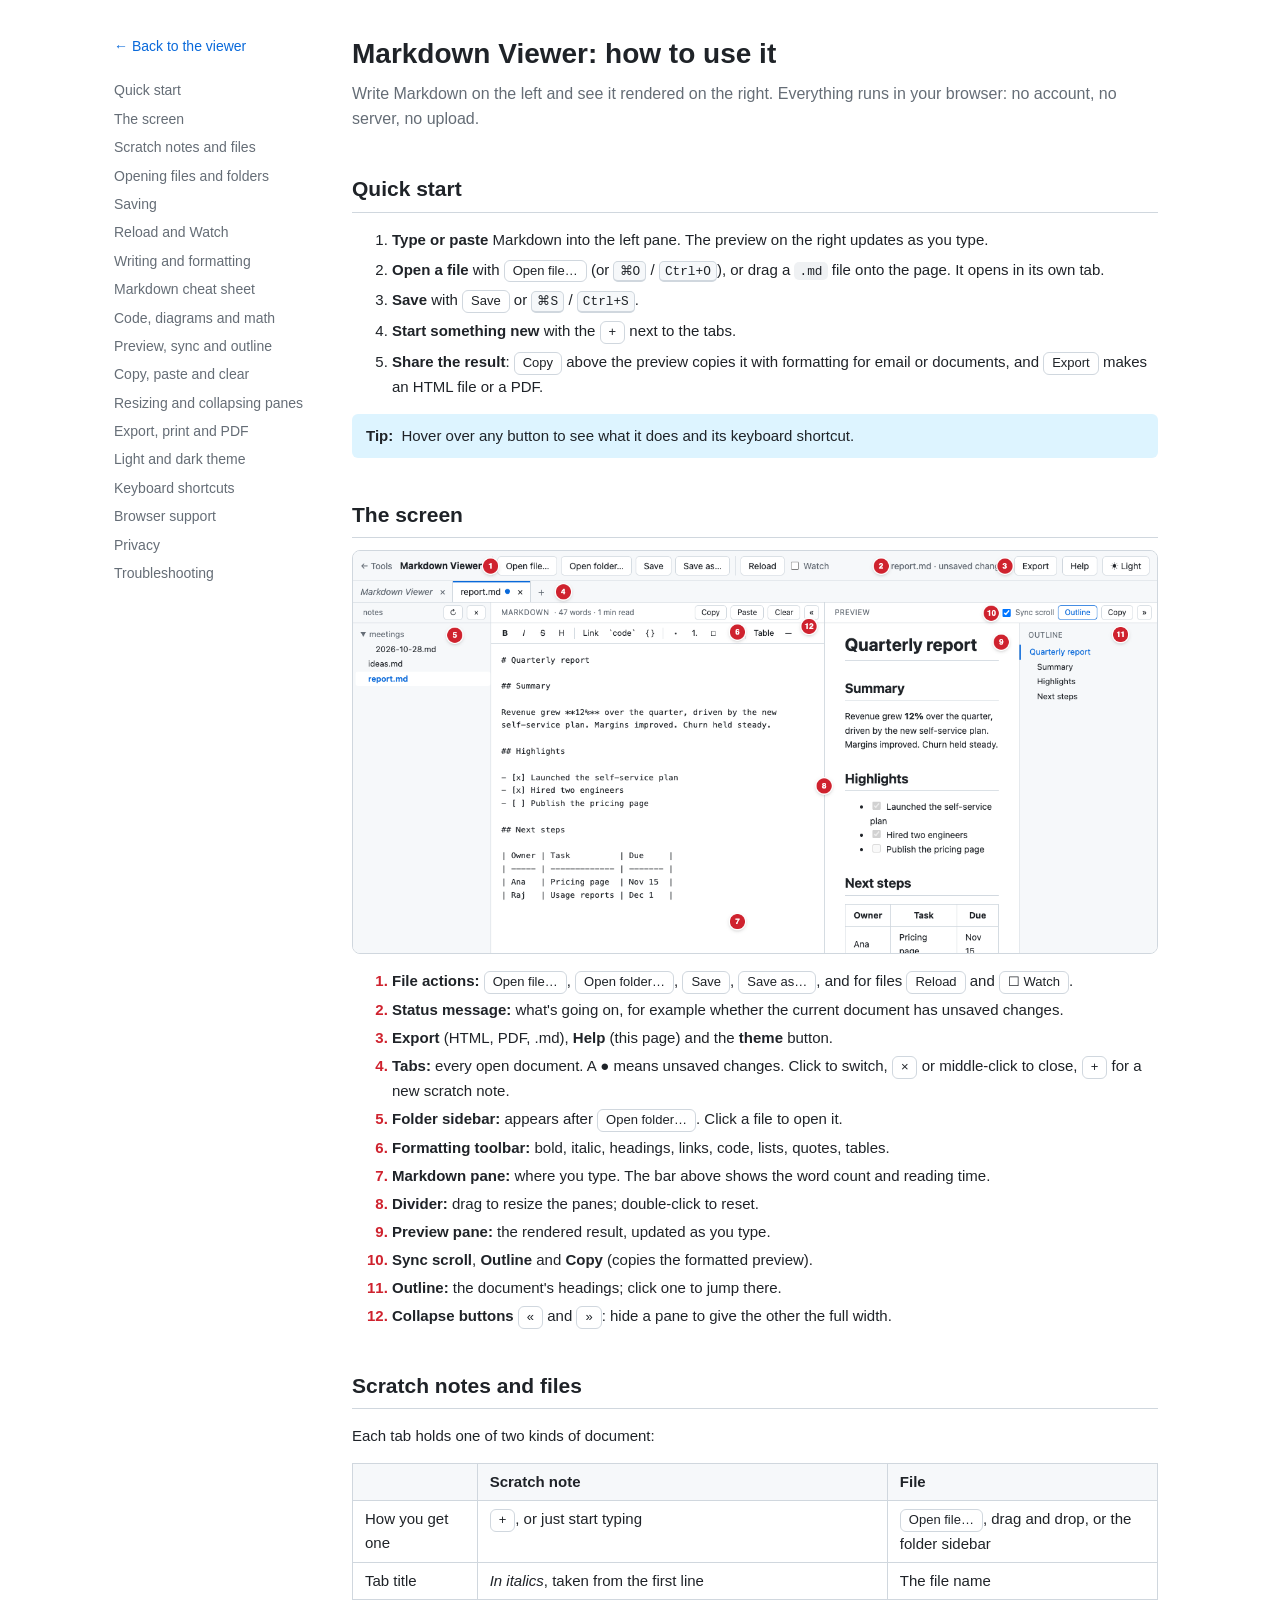
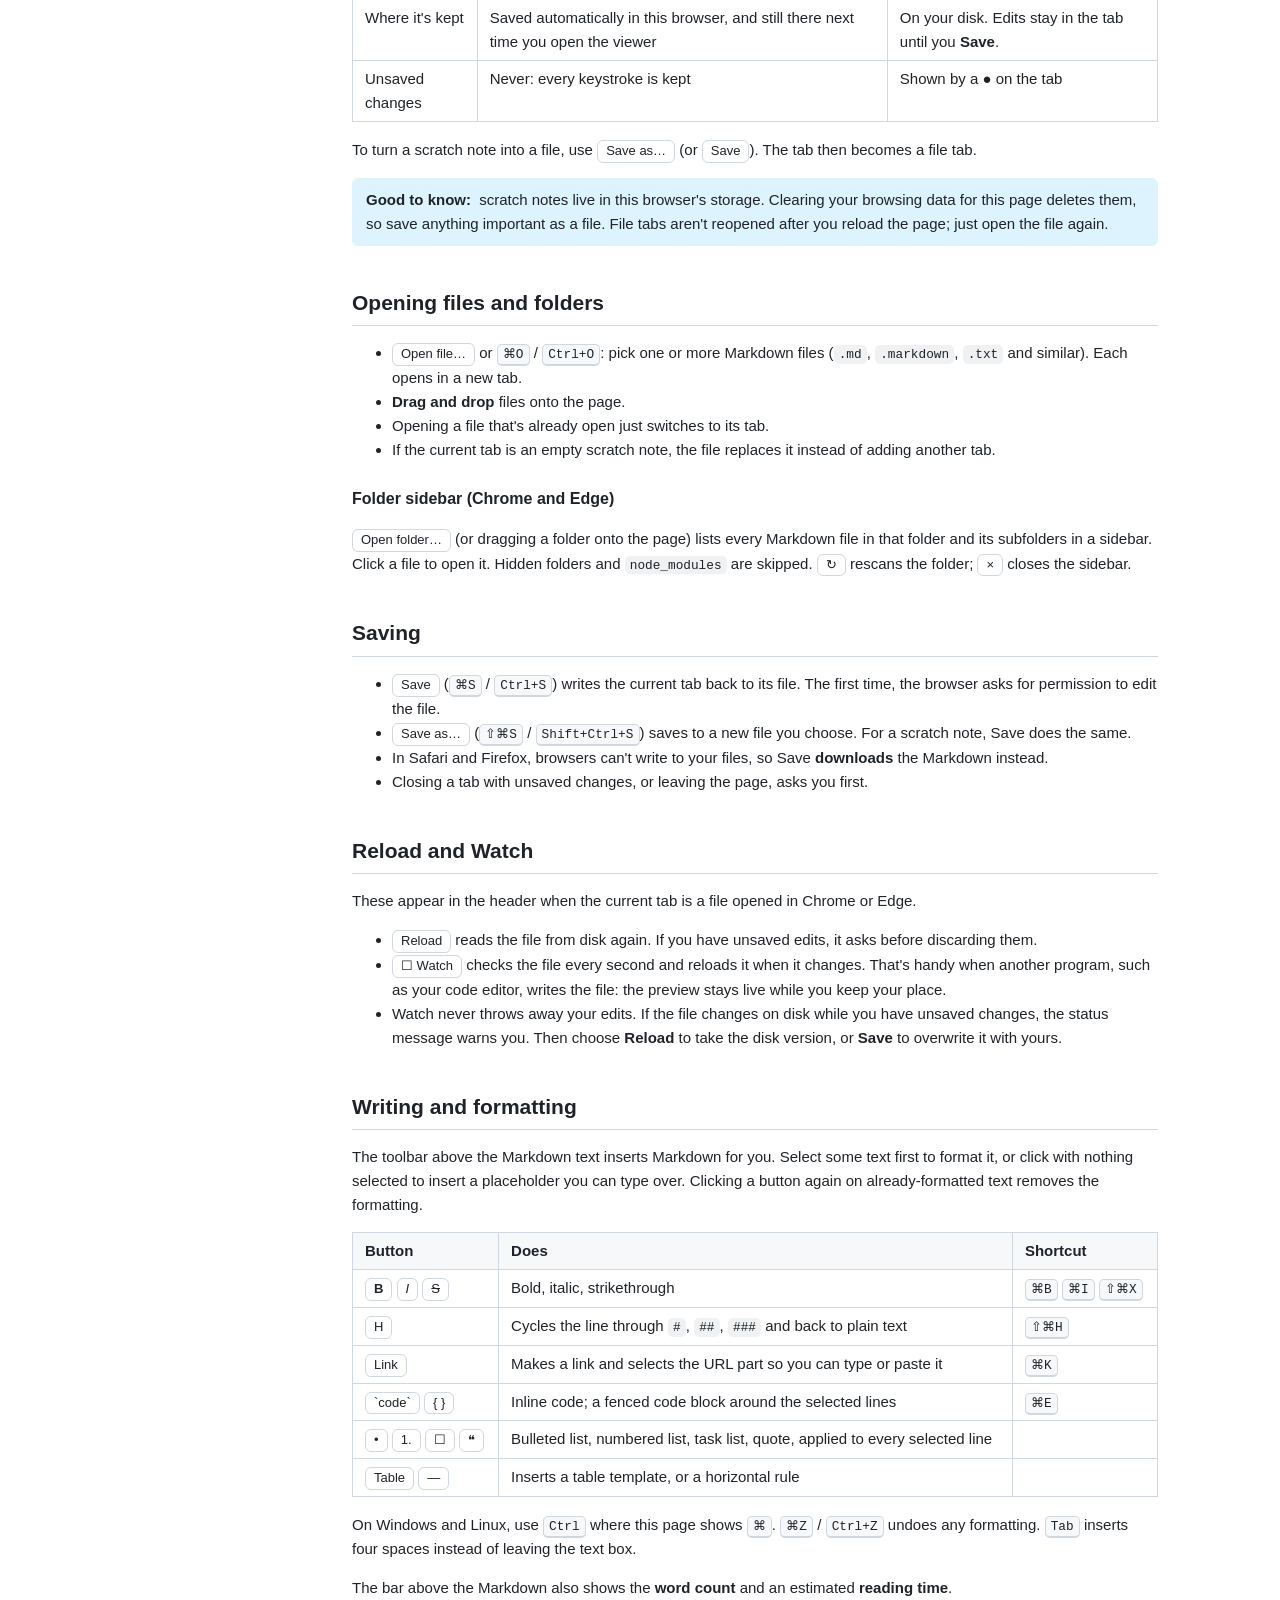
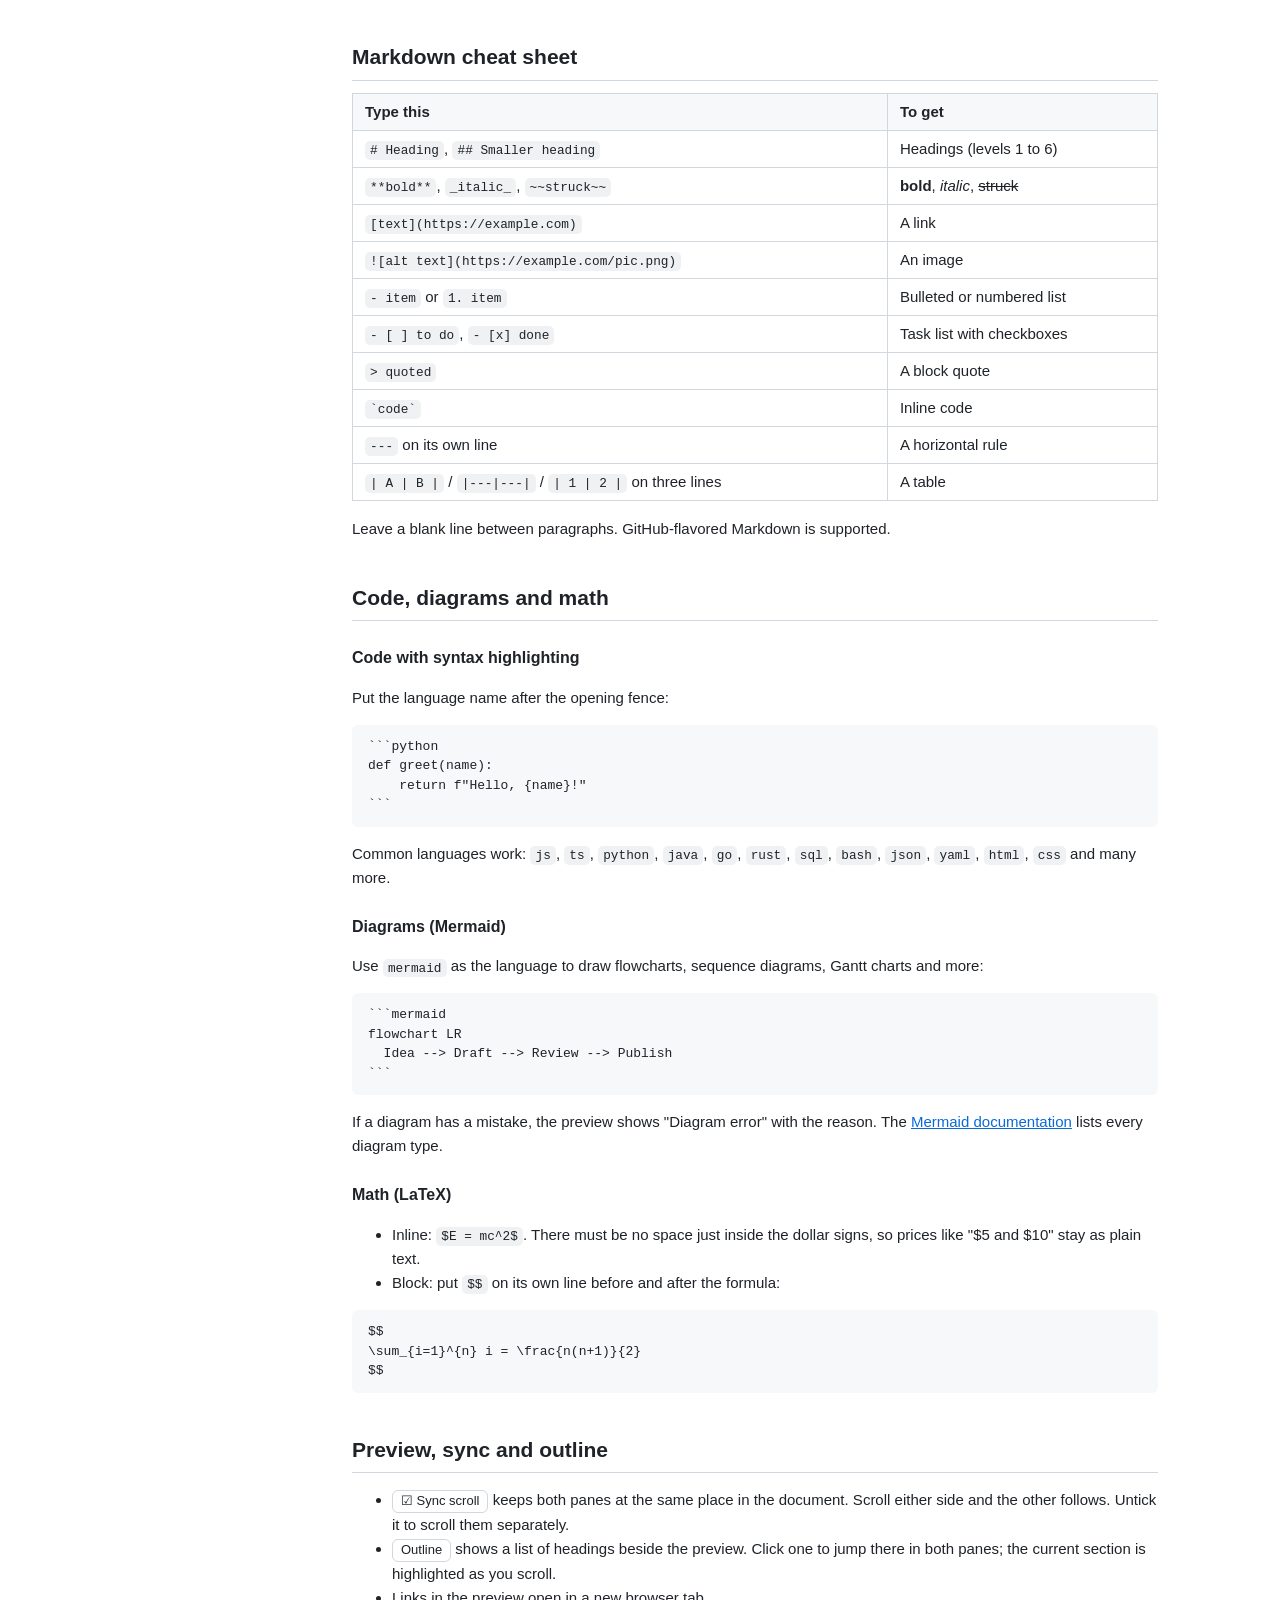
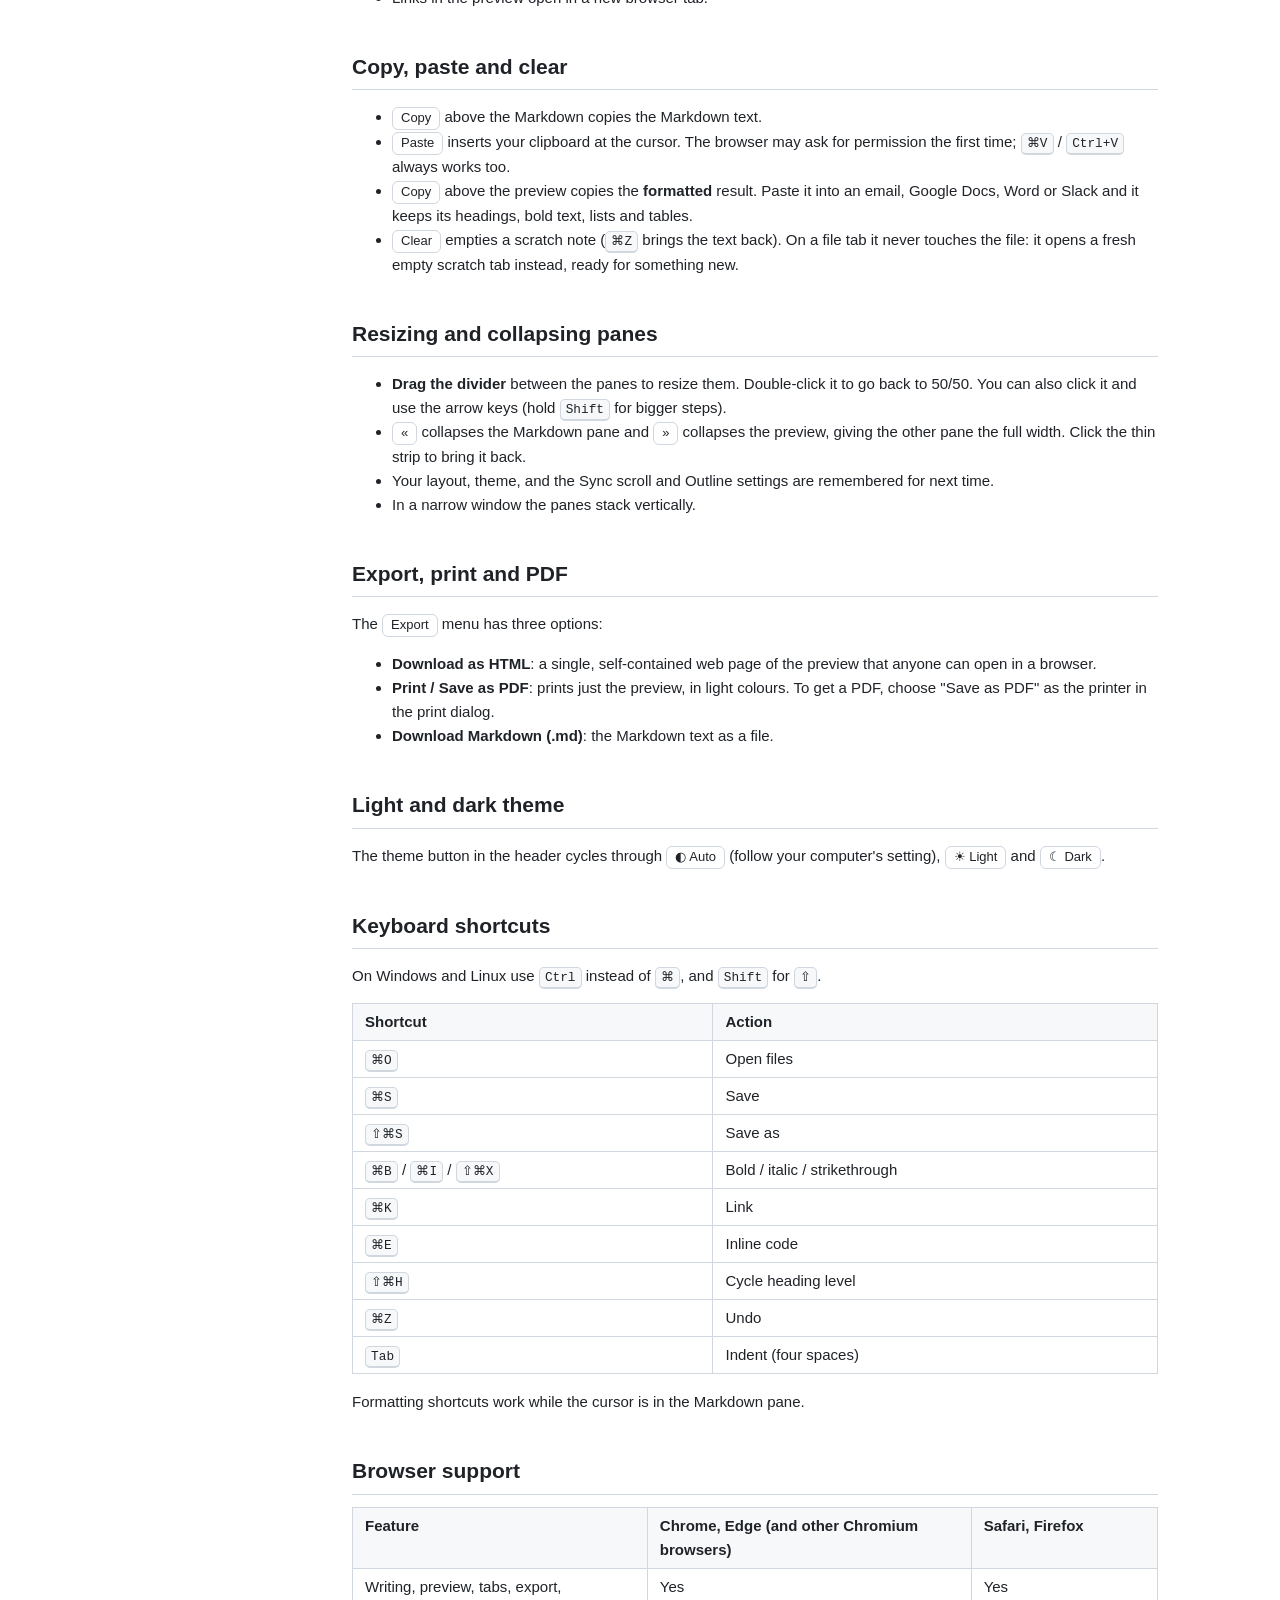
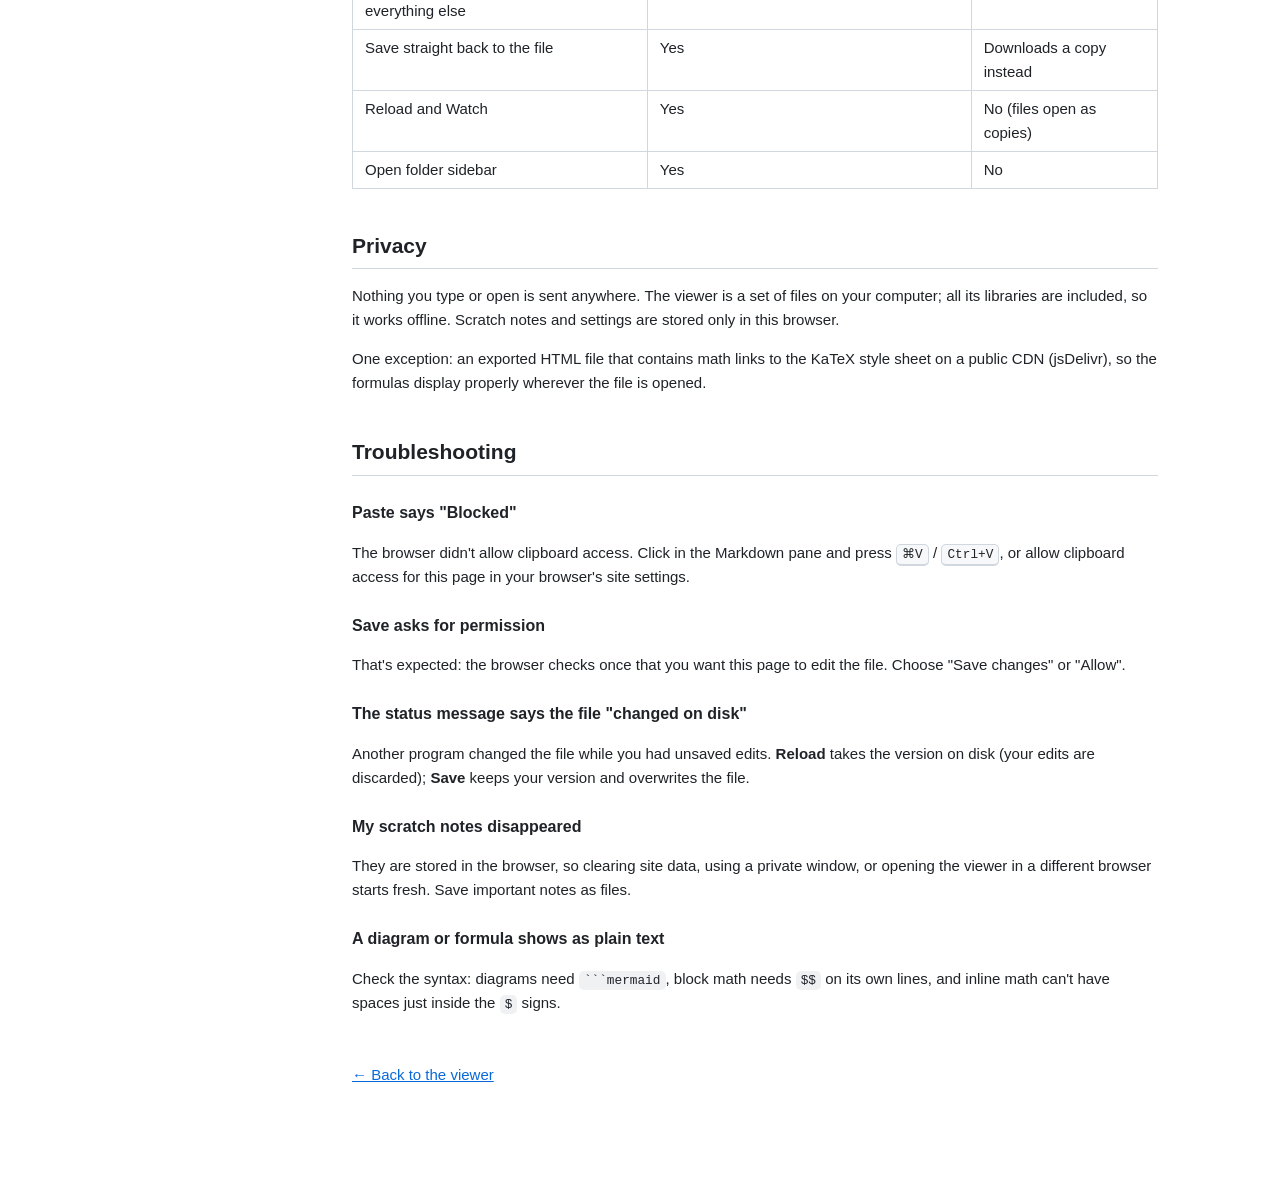
==== markdown-viewer/help.html @ 1b21e5be "Markdown viewer: add a Help page and Help button - help.html: a guide to every feature (quick start," ====
<!DOCTYPE html>
<html lang="en">
<head>
<meta charset="utf-8">
<meta name="viewport" content="width=device-width, initial-scale=1">
<title>Markdown Viewer · Help</title>
<script>
  // Use the same theme as the viewer.
  (function () {
    var pref = localStorage.getItem('markdown-viewer:theme') || 'auto';
    var dark = pref === 'dark' || (pref === 'auto' && matchMedia('(prefers-color-scheme: dark)').matches);
    document.documentElement.dataset.theme = dark ? 'dark' : 'light';
  })();
</script>
<style>
  :root, [data-theme="light"] {
    color-scheme: light;
    --bg: #ffffff;
    --fg: #1f2328;
    --muted: #656d76;
    --border: #d0d7de;
    --panel: #f6f8fa;
    --accent: #0969da;
    --tip-bg: #ddf4ff;
    --code-bg: rgba(175, 184, 193, 0.2);
  }
  [data-theme="dark"] {
    color-scheme: dark;
    --bg: #0d1117;
    --fg: #e6edf3;
    --muted: #8d96a0;
    --border: #30363d;
    --panel: #161b22;
    --accent: #4493f8;
    --tip-bg: #0c2d6b;
    --code-bg: rgba(110, 118, 129, 0.4);
  }
  * { box-sizing: border-box; }
  html { scroll-behavior: smooth; scroll-padding-top: 16px; }
  body {
    margin: 0;
    background: var(--bg);
    color: var(--fg);
    font: 15px/1.6 -apple-system, BlinkMacSystemFont, "Segoe UI", Helvetica, Arial, sans-serif;
  }
  .layout { display: flex; max-width: 1100px; margin: 0 auto; }
  nav.toc {
    flex: 0 0 230px;
    position: sticky;
    top: 0;
    align-self: flex-start;
    max-height: 100vh;
    overflow: auto;
    padding: 32px 16px 32px 24px;
    font-size: 14px;
  }
  nav.toc a { display: block; padding: 3px 0; color: var(--muted); text-decoration: none; }
  nav.toc a:hover { color: var(--accent); }
  nav.toc .back { margin-bottom: 16px; color: var(--accent); }
  main { flex: 1; min-width: 0; padding: 32px 32px 80px; }
  h1 { font-size: 28px; margin: 0 0 4px; }
  .lead { color: var(--muted); margin: 0 0 24px; font-size: 16px; }
  h2 { font-size: 21px; margin: 40px 0 12px; padding-bottom: 6px; border-bottom: 1px solid var(--border); }
  h3 { font-size: 16px; margin: 24px 0 8px; }
  a { color: var(--accent); }
  code, kbd {
    font: 85% ui-monospace, SFMono-Regular, Menlo, Consolas, monospace;
    background: var(--code-bg);
    padding: 0.15em 0.4em;
    border-radius: 5px;
  }
  kbd { border: 1px solid var(--border); border-bottom-width: 2px; background: var(--panel); }
  pre { background: var(--panel); padding: 12px 16px; border-radius: 6px; overflow: auto; font-size: 13px; line-height: 1.5; }
  pre code { background: none; padding: 0; font-size: inherit; }
  .ui {
    display: inline-block;
    padding: 0 8px;
    border: 1px solid var(--border);
    border-radius: 6px;
    background: var(--bg);
    font-size: 13px;
    line-height: 1.6;
    white-space: nowrap;
  }
  table { border-collapse: collapse; margin: 8px 0 16px; width: 100%; }
  th, td { border: 1px solid var(--border); padding: 6px 12px; text-align: left; vertical-align: top; }
  th { background: var(--panel); }
  .tip { background: var(--tip-bg); border-radius: 6px; padding: 10px 14px; margin: 12px 0; }
  .tip b:first-child { margin-right: 4px; }
  ol.steps li { margin-bottom: 6px; }
  figure.shot { margin: 8px 0 12px; }
  figure.shot img { display: block; width: 100%; height: auto; border: 1px solid var(--border); border-radius: 8px; }
  ol.key li { margin-bottom: 4px; }
  ol.key li::marker { color: #cf222e; font-weight: 700; }
  @media (max-width: 800px) {
    nav.toc { display: none; }
    main { padding: 24px 18px 60px; }
  }
</style>
</head>
<body>
<div class="layout">
  <nav class="toc" aria-label="Contents">
    <a class="back" href="index.html">← Back to the viewer</a>
    <a href="#quick-start">Quick start</a>
    <a href="#screen">The screen</a>
    <a href="#documents">Scratch notes and files</a>
    <a href="#opening">Opening files and folders</a>
    <a href="#saving">Saving</a>
    <a href="#watch">Reload and Watch</a>
    <a href="#writing">Writing and formatting</a>
    <a href="#markdown">Markdown cheat sheet</a>
    <a href="#code-diagrams-math">Code, diagrams and math</a>
    <a href="#preview">Preview, sync and outline</a>
    <a href="#copy">Copy, paste and clear</a>
    <a href="#layout">Resizing and collapsing panes</a>
    <a href="#export">Export, print and PDF</a>
    <a href="#theme">Light and dark theme</a>
    <a href="#shortcuts">Keyboard shortcuts</a>
    <a href="#browsers">Browser support</a>
    <a href="#privacy">Privacy</a>
    <a href="#troubleshooting">Troubleshooting</a>
  </nav>

  <main>
    <h1>Markdown Viewer: how to use it</h1>
    <p class="lead">Write Markdown on the left and see it rendered on the right. Everything runs in your browser: no account, no server, no upload.</p>

    <h2 id="quick-start">Quick start</h2>
    <ol class="steps">
      <li><b>Type or paste</b> Markdown into the left pane. The preview on the right updates as you type.</li>
      <li><b>Open a file</b> with <span class="ui">Open file…</span> (or <kbd>⌘O</kbd> / <kbd>Ctrl+O</kbd>), or drag a <code>.md</code> file onto the page. It opens in its own tab.</li>
      <li><b>Save</b> with <span class="ui">Save</span> or <kbd>⌘S</kbd> / <kbd>Ctrl+S</kbd>.</li>
      <li><b>Start something new</b> with the <span class="ui">+</span> next to the tabs.</li>
      <li><b>Share the result</b>: <span class="ui">Copy</span> above the preview copies it with formatting for email or documents, and <span class="ui">Export</span> makes an HTML file or a PDF.</li>
    </ol>
    <div class="tip"><b>Tip:</b> Hover over any button to see what it does and its keyboard shortcut.</div>

    <h2 id="screen">The screen</h2>
    <figure class="shot">
      <a href="help-screen.png" target="_blank" title="Open full size"><img src="help-screen.png" width="1280" height="640" alt="The Markdown Viewer with a folder sidebar, two tabs, the Markdown pane and the preview with its outline. Numbered markers point at each area."></a>
    </figure>
    <ol class="key">
      <li><b>File actions:</b> <span class="ui">Open file…</span>, <span class="ui">Open folder…</span>, <span class="ui">Save</span>, <span class="ui">Save as…</span>, and for files <span class="ui">Reload</span> and <span class="ui">☐ Watch</span>.</li>
      <li><b>Status message:</b> what's going on, for example whether the current document has unsaved changes.</li>
      <li><b>Export</b> (HTML, PDF, .md), <b>Help</b> (this page) and the <b>theme</b> button.</li>
      <li><b>Tabs:</b> every open document. A <b>●</b> means unsaved changes. Click to switch, <span class="ui">×</span> or middle-click to close, <span class="ui">+</span> for a new scratch note.</li>
      <li><b>Folder sidebar:</b> appears after <span class="ui">Open folder…</span>. Click a file to open it.</li>
      <li><b>Formatting toolbar:</b> bold, italic, headings, links, code, lists, quotes, tables.</li>
      <li><b>Markdown pane:</b> where you type. The bar above shows the word count and reading time.</li>
      <li><b>Divider:</b> drag to resize the panes; double-click to reset.</li>
      <li><b>Preview pane:</b> the rendered result, updated as you type.</li>
      <li><b>Sync scroll</b>, <b>Outline</b> and <b>Copy</b> (copies the formatted preview).</li>
      <li><b>Outline:</b> the document's headings; click one to jump there.</li>
      <li><b>Collapse buttons</b> <span class="ui">«</span> and <span class="ui">»</span>: hide a pane to give the other the full width.</li>
    </ol>

    <h2 id="documents">Scratch notes and files</h2>
    <p>Each tab holds one of two kinds of document:</p>
    <table>
      <tr><th></th><th>Scratch note</th><th>File</th></tr>
      <tr><td>How you get one</td><td><span class="ui">+</span>, or just start typing</td><td><span class="ui">Open file…</span>, drag and drop, or the folder sidebar</td></tr>
      <tr><td>Tab title</td><td><i>In italics</i>, taken from the first line</td><td>The file name</td></tr>
      <tr><td>Where it's kept</td><td>Saved automatically in this browser, and still there next time you open the viewer</td><td>On your disk. Edits stay in the tab until you <b>Save</b>.</td></tr>
      <tr><td>Unsaved changes</td><td>Never: every keystroke is kept</td><td>Shown by a <b>●</b> on the tab</td></tr>
    </table>
    <p>To turn a scratch note into a file, use <span class="ui">Save as…</span> (or <span class="ui">Save</span>). The tab then becomes a file tab.</p>
    <div class="tip"><b>Good to know:</b> scratch notes live in this browser's storage. Clearing your browsing data for this page deletes them, so save anything important as a file. File tabs aren't reopened after you reload the page; just open the file again.</div>

    <h2 id="opening">Opening files and folders</h2>
    <ul>
      <li><span class="ui">Open file…</span> or <kbd>⌘O</kbd> / <kbd>Ctrl+O</kbd>: pick one or more Markdown files (<code>.md</code>, <code>.markdown</code>, <code>.txt</code> and similar). Each opens in a new tab.</li>
      <li><b>Drag and drop</b> files onto the page.</li>
      <li>Opening a file that's already open just switches to its tab.</li>
      <li>If the current tab is an empty scratch note, the file replaces it instead of adding another tab.</li>
    </ul>
    <h3>Folder sidebar (Chrome and Edge)</h3>
    <p><span class="ui">Open folder…</span> (or dragging a folder onto the page) lists every Markdown file in that folder and its subfolders in a sidebar. Click a file to open it. Hidden folders and <code>node_modules</code> are skipped. <span class="ui">↻</span> rescans the folder; <span class="ui">×</span> closes the sidebar.</p>

    <h2 id="saving">Saving</h2>
    <ul>
      <li><span class="ui">Save</span> (<kbd>⌘S</kbd> / <kbd>Ctrl+S</kbd>) writes the current tab back to its file. The first time, the browser asks for permission to edit the file.</li>
      <li><span class="ui">Save as…</span> (<kbd>⇧⌘S</kbd> / <kbd>Shift+Ctrl+S</kbd>) saves to a new file you choose. For a scratch note, Save does the same.</li>
      <li>In Safari and Firefox, browsers can't write to your files, so Save <b>downloads</b> the Markdown instead.</li>
      <li>Closing a tab with unsaved changes, or leaving the page, asks you first.</li>
    </ul>

    <h2 id="watch">Reload and Watch</h2>
    <p>These appear in the header when the current tab is a file opened in Chrome or Edge.</p>
    <ul>
      <li><span class="ui">Reload</span> reads the file from disk again. If you have unsaved edits, it asks before discarding them.</li>
      <li><span class="ui">☐ Watch</span> checks the file every second and reloads it when it changes. That's handy when another program, such as your code editor, writes the file: the preview stays live while you keep your place.</li>
      <li>Watch never throws away your edits. If the file changes on disk while you have unsaved changes, the status message warns you. Then choose <b>Reload</b> to take the disk version, or <b>Save</b> to overwrite it with yours.</li>
    </ul>

    <h2 id="writing">Writing and formatting</h2>
    <p>The toolbar above the Markdown text inserts Markdown for you. Select some text first to format it, or click with nothing selected to insert a placeholder you can type over. Clicking a button again on already-formatted text removes the formatting.</p>
    <table>
      <tr><th>Button</th><th>Does</th><th>Shortcut</th></tr>
      <tr><td><span class="ui"><b>B</b></span> <span class="ui"><i>I</i></span> <span class="ui"><s>S</s></span></td><td>Bold, italic, strikethrough</td><td><kbd>⌘B</kbd> <kbd>⌘I</kbd> <kbd>⇧⌘X</kbd></td></tr>
      <tr><td><span class="ui">H</span></td><td>Cycles the line through <code>#</code>, <code>##</code>, <code>###</code> and back to plain text</td><td><kbd>⇧⌘H</kbd></td></tr>
      <tr><td><span class="ui">Link</span></td><td>Makes a link and selects the URL part so you can type or paste it</td><td><kbd>⌘K</kbd></td></tr>
      <tr><td><span class="ui">`code`</span> <span class="ui">{ }</span></td><td>Inline code; a fenced code block around the selected lines</td><td><kbd>⌘E</kbd></td></tr>
      <tr><td><span class="ui">•</span> <span class="ui">1.</span> <span class="ui">☐</span> <span class="ui">❝</span></td><td>Bulleted list, numbered list, task list, quote, applied to every selected line</td><td></td></tr>
      <tr><td><span class="ui">Table</span> <span class="ui">―</span></td><td>Inserts a table template, or a horizontal rule</td><td></td></tr>
    </table>
    <p>On Windows and Linux, use <kbd>Ctrl</kbd> where this page shows <kbd>⌘</kbd>. <kbd>⌘Z</kbd> / <kbd>Ctrl+Z</kbd> undoes any formatting. <kbd>Tab</kbd> inserts four spaces instead of leaving the text box.</p>
    <p>The bar above the Markdown also shows the <b>word count</b> and an estimated <b>reading time</b>.</p>

    <h2 id="markdown">Markdown cheat sheet</h2>
    <table>
      <tr><th>Type this</th><th>To get</th></tr>
      <tr><td><code># Heading</code>, <code>## Smaller heading</code></td><td>Headings (levels 1 to 6)</td></tr>
      <tr><td><code>**bold**</code>, <code>_italic_</code>, <code>~~struck~~</code></td><td><b>bold</b>, <i>italic</i>, <s>struck</s></td></tr>
      <tr><td><code>[text](https://example.com)</code></td><td>A link</td></tr>
      <tr><td><code>![alt text](https://example.com/pic.png)</code></td><td>An image</td></tr>
      <tr><td><code>- item</code> or <code>1. item</code></td><td>Bulleted or numbered list</td></tr>
      <tr><td><code>- [ ] to do</code>, <code>- [x] done</code></td><td>Task list with checkboxes</td></tr>
      <tr><td><code>&gt; quoted</code></td><td>A block quote</td></tr>
      <tr><td><code>`code`</code></td><td>Inline code</td></tr>
      <tr><td><code>---</code> on its own line</td><td>A horizontal rule</td></tr>
      <tr><td><code>| A | B |</code> / <code>|---|---|</code> / <code>| 1 | 2 |</code> on three lines</td><td>A table</td></tr>
    </table>
    <p>Leave a blank line between paragraphs. GitHub-flavored Markdown is supported.</p>

    <h2 id="code-diagrams-math">Code, diagrams and math</h2>
    <h3>Code with syntax highlighting</h3>
    <p>Put the language name after the opening fence:</p>
<pre><code>```python
def greet(name):
    return f"Hello, {name}!"
```</code></pre>
    <p>Common languages work: <code>js</code>, <code>ts</code>, <code>python</code>, <code>java</code>, <code>go</code>, <code>rust</code>, <code>sql</code>, <code>bash</code>, <code>json</code>, <code>yaml</code>, <code>html</code>, <code>css</code> and many more.</p>
    <h3>Diagrams (Mermaid)</h3>
    <p>Use <code>mermaid</code> as the language to draw flowcharts, sequence diagrams, Gantt charts and more:</p>
<pre><code>```mermaid
flowchart LR
  Idea --> Draft --> Review --> Publish
```</code></pre>
    <p>If a diagram has a mistake, the preview shows "Diagram error" with the reason. The <a href="https://mermaid.js.org/intro/" target="_blank" rel="noopener noreferrer">Mermaid documentation</a> lists every diagram type.</p>
    <h3>Math (LaTeX)</h3>
    <ul>
      <li>Inline: <code>$E = mc^2$</code>. There must be no space just inside the dollar signs, so prices like "$5 and $10" stay as plain text.</li>
      <li>Block: put <code>$$</code> on its own line before and after the formula:</li>
    </ul>
<pre><code>$$
\sum_{i=1}^{n} i = \frac{n(n+1)}{2}
$$</code></pre>

    <h2 id="preview">Preview, sync and outline</h2>
    <ul>
      <li><span class="ui">☑ Sync scroll</span> keeps both panes at the same place in the document. Scroll either side and the other follows. Untick it to scroll them separately.</li>
      <li><span class="ui">Outline</span> shows a list of headings beside the preview. Click one to jump there in both panes; the current section is highlighted as you scroll.</li>
      <li>Links in the preview open in a new browser tab.</li>
    </ul>

    <h2 id="copy">Copy, paste and clear</h2>
    <ul>
      <li><span class="ui">Copy</span> above the Markdown copies the Markdown text.</li>
      <li><span class="ui">Paste</span> inserts your clipboard at the cursor. The browser may ask for permission the first time; <kbd>⌘V</kbd> / <kbd>Ctrl+V</kbd> always works too.</li>
      <li><span class="ui">Copy</span> above the preview copies the <b>formatted</b> result. Paste it into an email, Google Docs, Word or Slack and it keeps its headings, bold text, lists and tables.</li>
      <li><span class="ui">Clear</span> empties a scratch note (<kbd>⌘Z</kbd> brings the text back). On a file tab it never touches the file: it opens a fresh empty scratch tab instead, ready for something new.</li>
    </ul>

    <h2 id="layout">Resizing and collapsing panes</h2>
    <ul>
      <li><b>Drag the divider</b> between the panes to resize them. Double-click it to go back to 50/50. You can also click it and use the arrow keys (hold <kbd>Shift</kbd> for bigger steps).</li>
      <li><span class="ui">«</span> collapses the Markdown pane and <span class="ui">»</span> collapses the preview, giving the other pane the full width. Click the thin strip to bring it back.</li>
      <li>Your layout, theme, and the Sync scroll and Outline settings are remembered for next time.</li>
      <li>In a narrow window the panes stack vertically.</li>
    </ul>

    <h2 id="export">Export, print and PDF</h2>
    <p>The <span class="ui">Export</span> menu has three options:</p>
    <ul>
      <li><b>Download as HTML</b>: a single, self-contained web page of the preview that anyone can open in a browser.</li>
      <li><b>Print / Save as PDF</b>: prints just the preview, in light colours. To get a PDF, choose "Save as PDF" as the printer in the print dialog.</li>
      <li><b>Download Markdown (.md)</b>: the Markdown text as a file.</li>
    </ul>

    <h2 id="theme">Light and dark theme</h2>
    <p>The theme button in the header cycles through <span class="ui">◐ Auto</span> (follow your computer's setting), <span class="ui">☀ Light</span> and <span class="ui">☾ Dark</span>.</p>

    <h2 id="shortcuts">Keyboard shortcuts</h2>
    <p>On Windows and Linux use <kbd>Ctrl</kbd> instead of <kbd>⌘</kbd>, and <kbd>Shift</kbd> for <kbd>⇧</kbd>.</p>
    <table>
      <tr><th>Shortcut</th><th>Action</th></tr>
      <tr><td><kbd>⌘O</kbd></td><td>Open files</td></tr>
      <tr><td><kbd>⌘S</kbd></td><td>Save</td></tr>
      <tr><td><kbd>⇧⌘S</kbd></td><td>Save as</td></tr>
      <tr><td><kbd>⌘B</kbd> / <kbd>⌘I</kbd> / <kbd>⇧⌘X</kbd></td><td>Bold / italic / strikethrough</td></tr>
      <tr><td><kbd>⌘K</kbd></td><td>Link</td></tr>
      <tr><td><kbd>⌘E</kbd></td><td>Inline code</td></tr>
      <tr><td><kbd>⇧⌘H</kbd></td><td>Cycle heading level</td></tr>
      <tr><td><kbd>⌘Z</kbd></td><td>Undo</td></tr>
      <tr><td><kbd>Tab</kbd></td><td>Indent (four spaces)</td></tr>
    </table>
    <p>Formatting shortcuts work while the cursor is in the Markdown pane.</p>

    <h2 id="browsers">Browser support</h2>
    <table>
      <tr><th>Feature</th><th>Chrome, Edge (and other Chromium browsers)</th><th>Safari, Firefox</th></tr>
      <tr><td>Writing, preview, tabs, export, everything else</td><td>Yes</td><td>Yes</td></tr>
      <tr><td>Save straight back to the file</td><td>Yes</td><td>Downloads a copy instead</td></tr>
      <tr><td>Reload and Watch</td><td>Yes</td><td>No (files open as copies)</td></tr>
      <tr><td>Open folder sidebar</td><td>Yes</td><td>No</td></tr>
    </table>

    <h2 id="privacy">Privacy</h2>
    <p>Nothing you type or open is sent anywhere. The viewer is a set of files on your computer; all its libraries are included, so it works offline. Scratch notes and settings are stored only in this browser.</p>
    <p>One exception: an exported HTML file that contains math links to the KaTeX style sheet on a public CDN (jsDelivr), so the formulas display properly wherever the file is opened.</p>

    <h2 id="troubleshooting">Troubleshooting</h2>
    <h3>Paste says "Blocked"</h3>
    <p>The browser didn't allow clipboard access. Click in the Markdown pane and press <kbd>⌘V</kbd> / <kbd>Ctrl+V</kbd>, or allow clipboard access for this page in your browser's site settings.</p>
    <h3>Save asks for permission</h3>
    <p>That's expected: the browser checks once that you want this page to edit the file. Choose "Save changes" or "Allow".</p>
    <h3>The status message says the file "changed on disk"</h3>
    <p>Another program changed the file while you had unsaved edits. <b>Reload</b> takes the version on disk (your edits are discarded); <b>Save</b> keeps your version and overwrites the file.</p>
    <h3>My scratch notes disappeared</h3>
    <p>They are stored in the browser, so clearing site data, using a private window, or opening the viewer in a different browser starts fresh. Save important notes as files.</p>
    <h3>A diagram or formula shows as plain text</h3>
    <p>Check the syntax: diagrams need <code>```mermaid</code>, block math needs <code>$$</code> on its own lines, and inline math can't have spaces just inside the <code>$</code> signs.</p>

    <p style="margin-top: 48px;"><a class="back" href="index.html">← Back to the viewer</a></p>
  </main>
</div>
<script>
  // When opened from the viewer's Help button, close this tab instead of loading a second viewer
  // (two viewer tabs would each save their own copy of the scratch notes).
  if (window.name === 'markdown-viewer-help' && window.opener) {
    for (const a of document.querySelectorAll('a.back')) {
      a.textContent = '← Close help and return to the viewer';
      a.addEventListener('click', (e) => { e.preventDefault(); window.close(); });
    }
  }
</script>
</body>
</html>
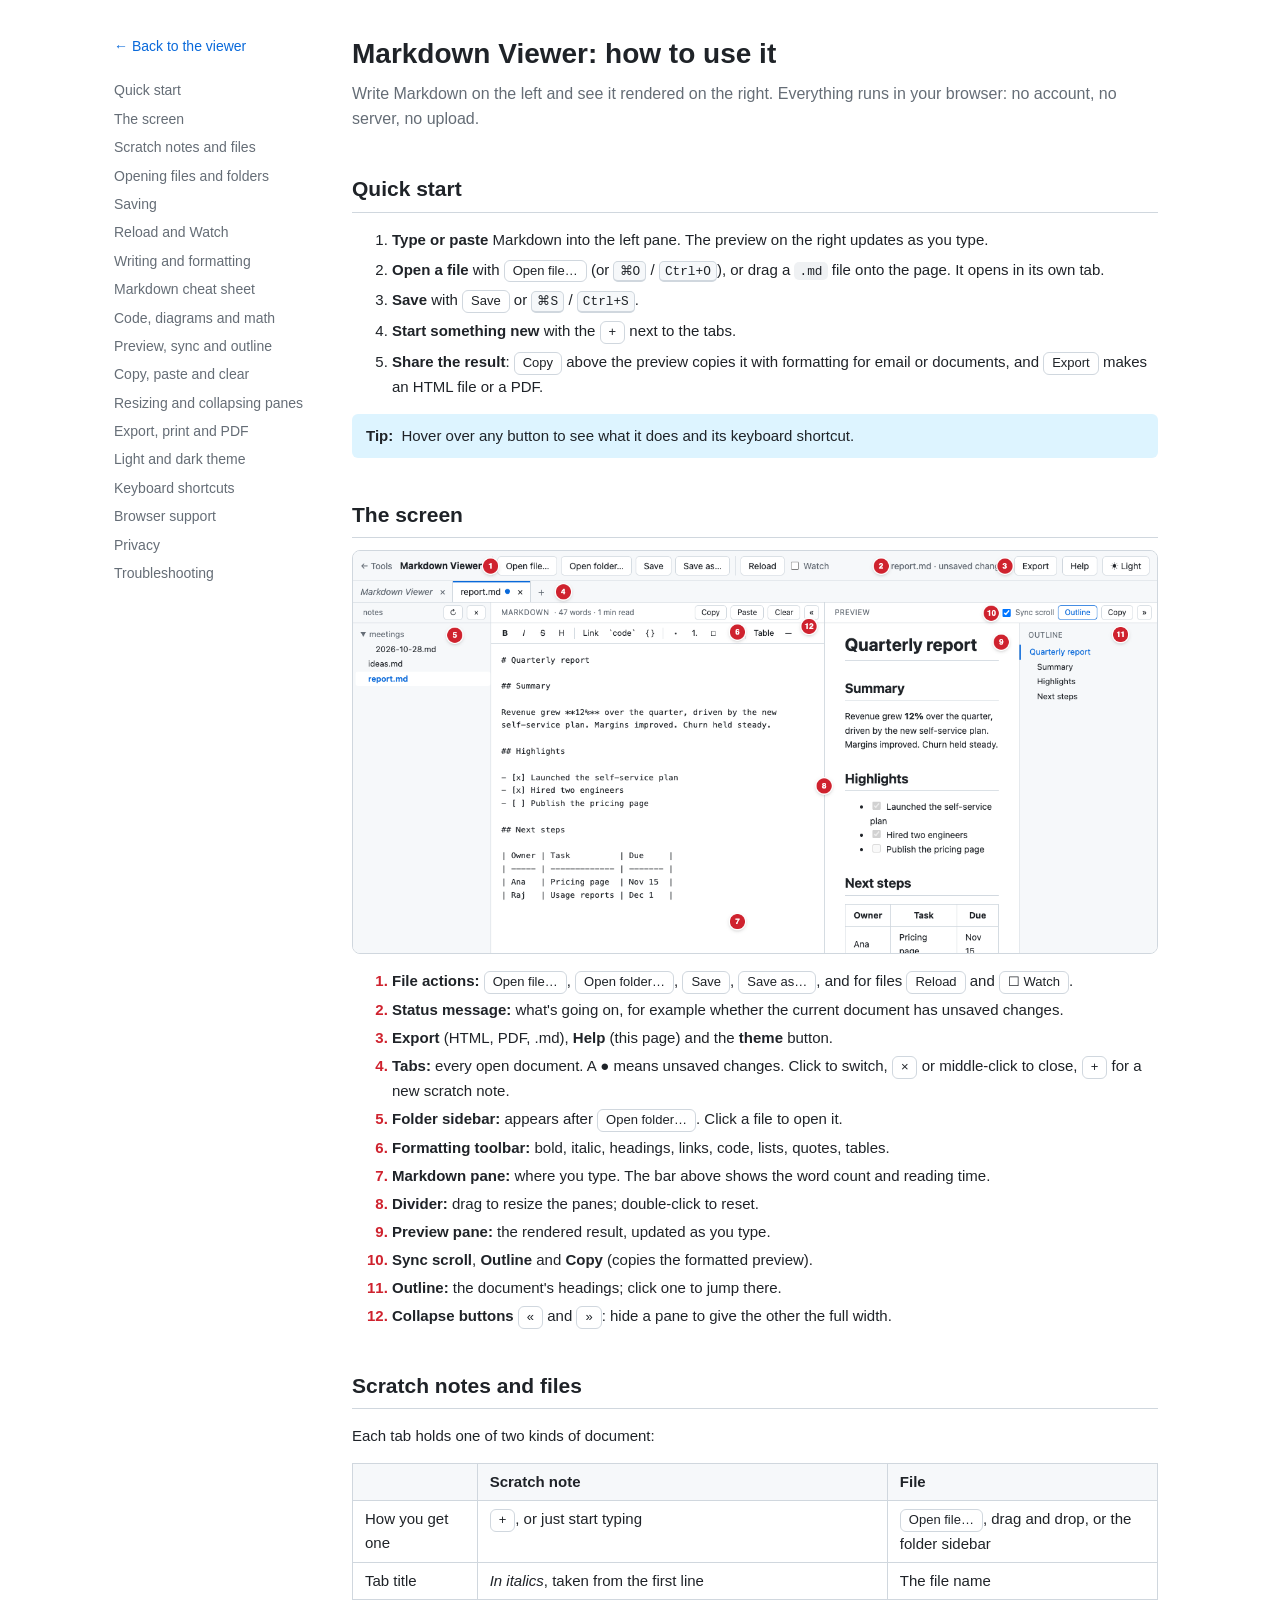
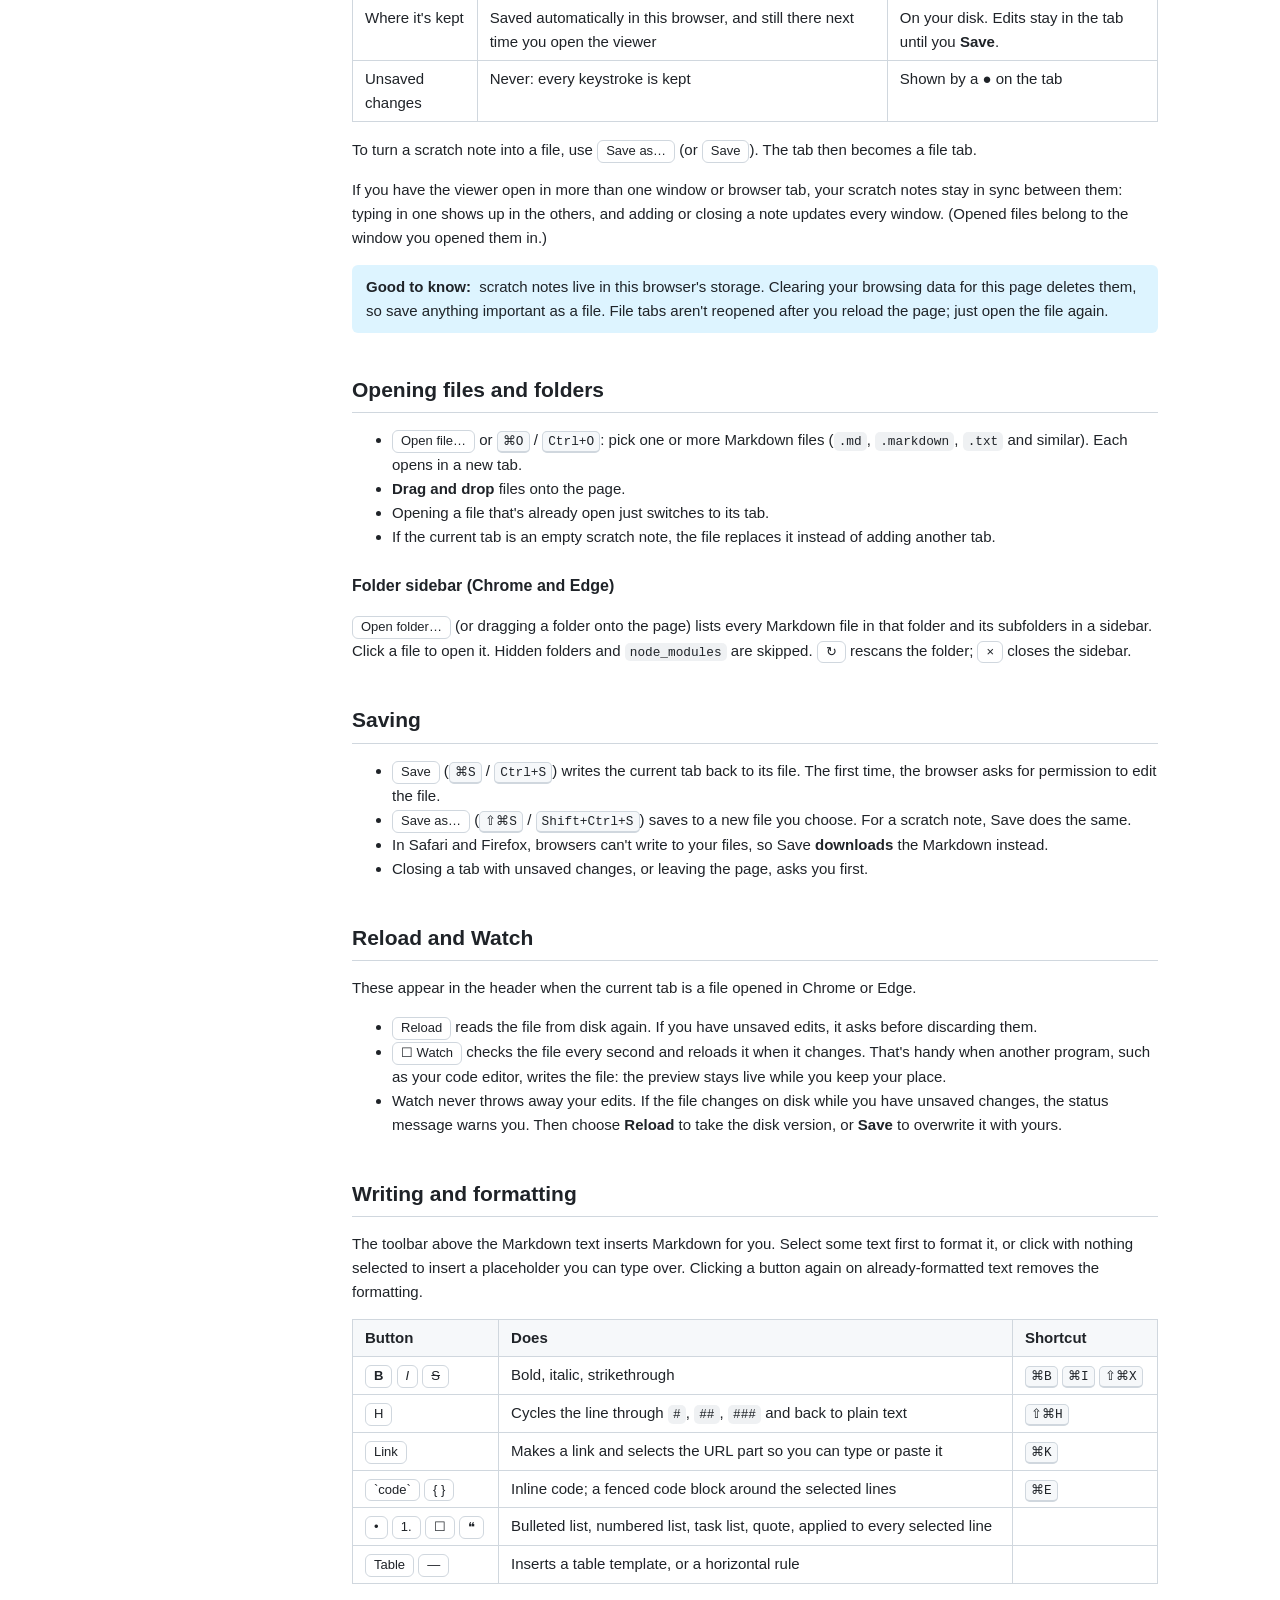
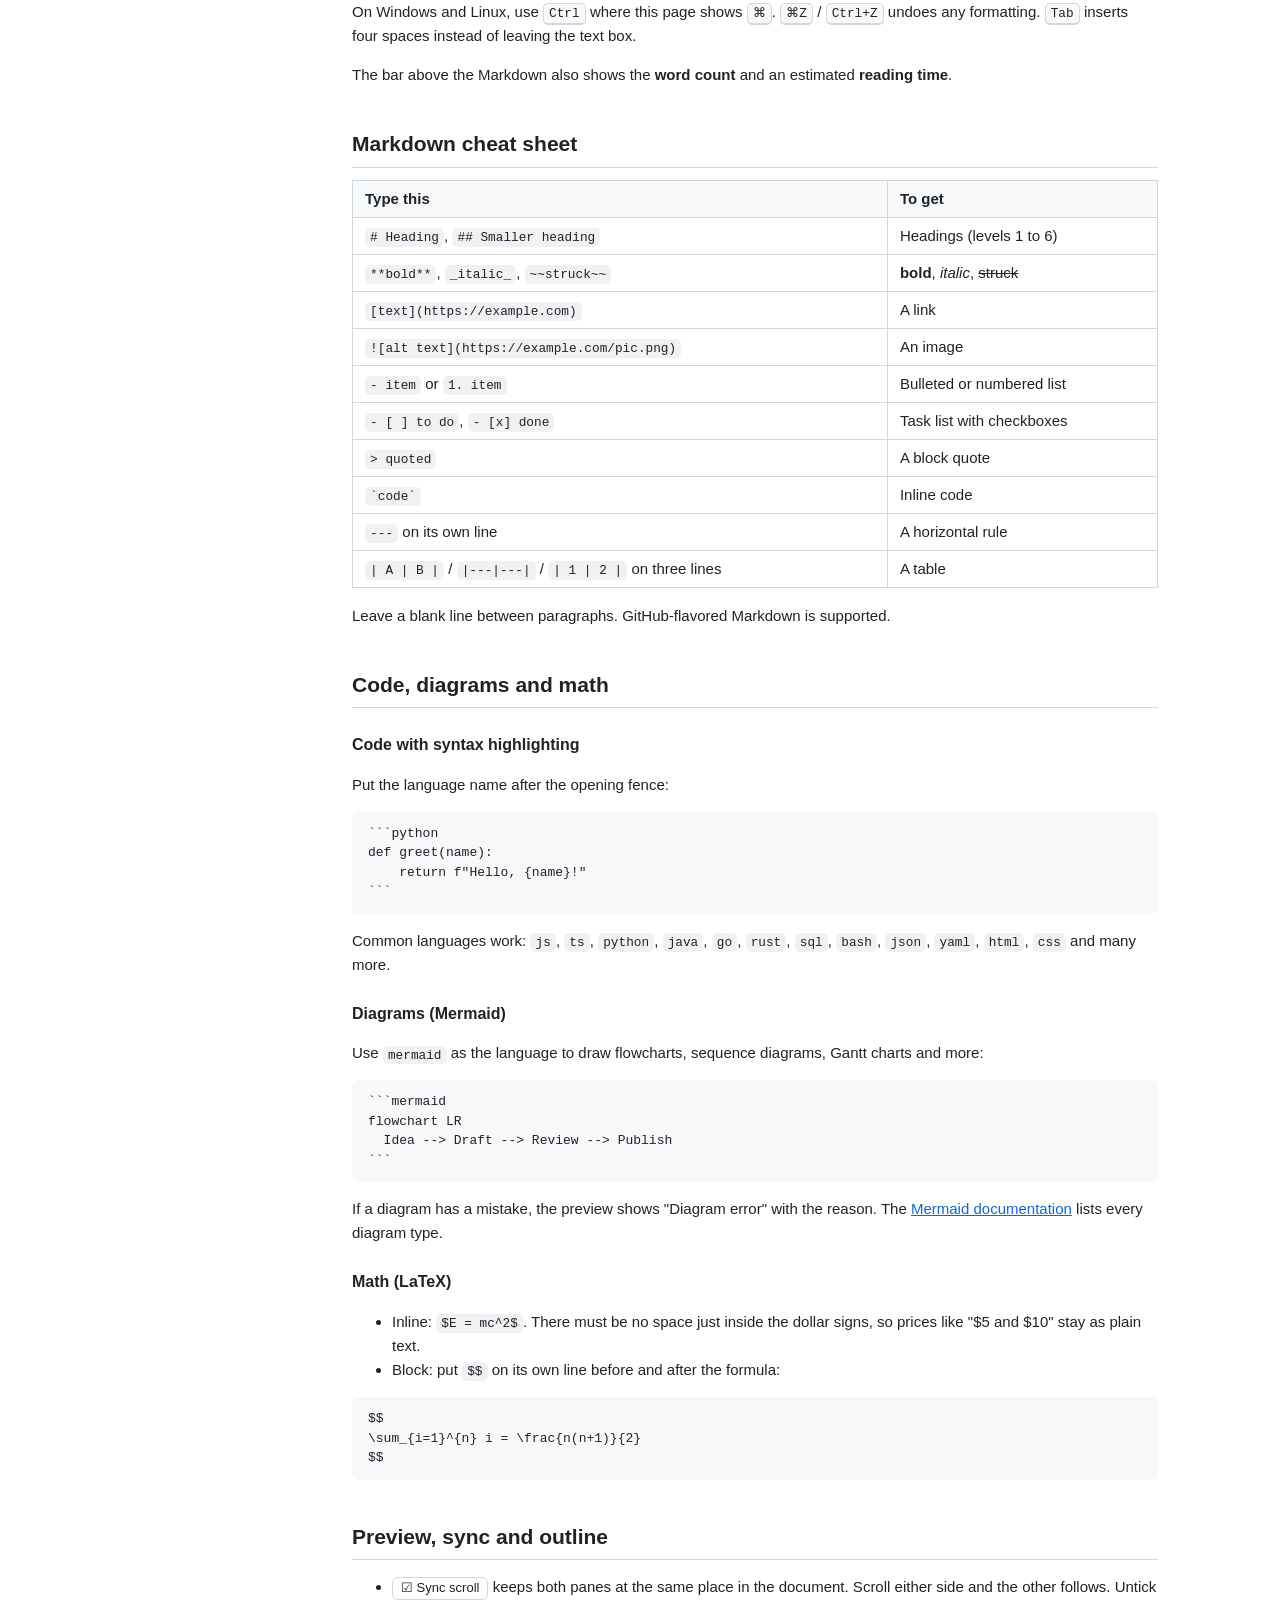
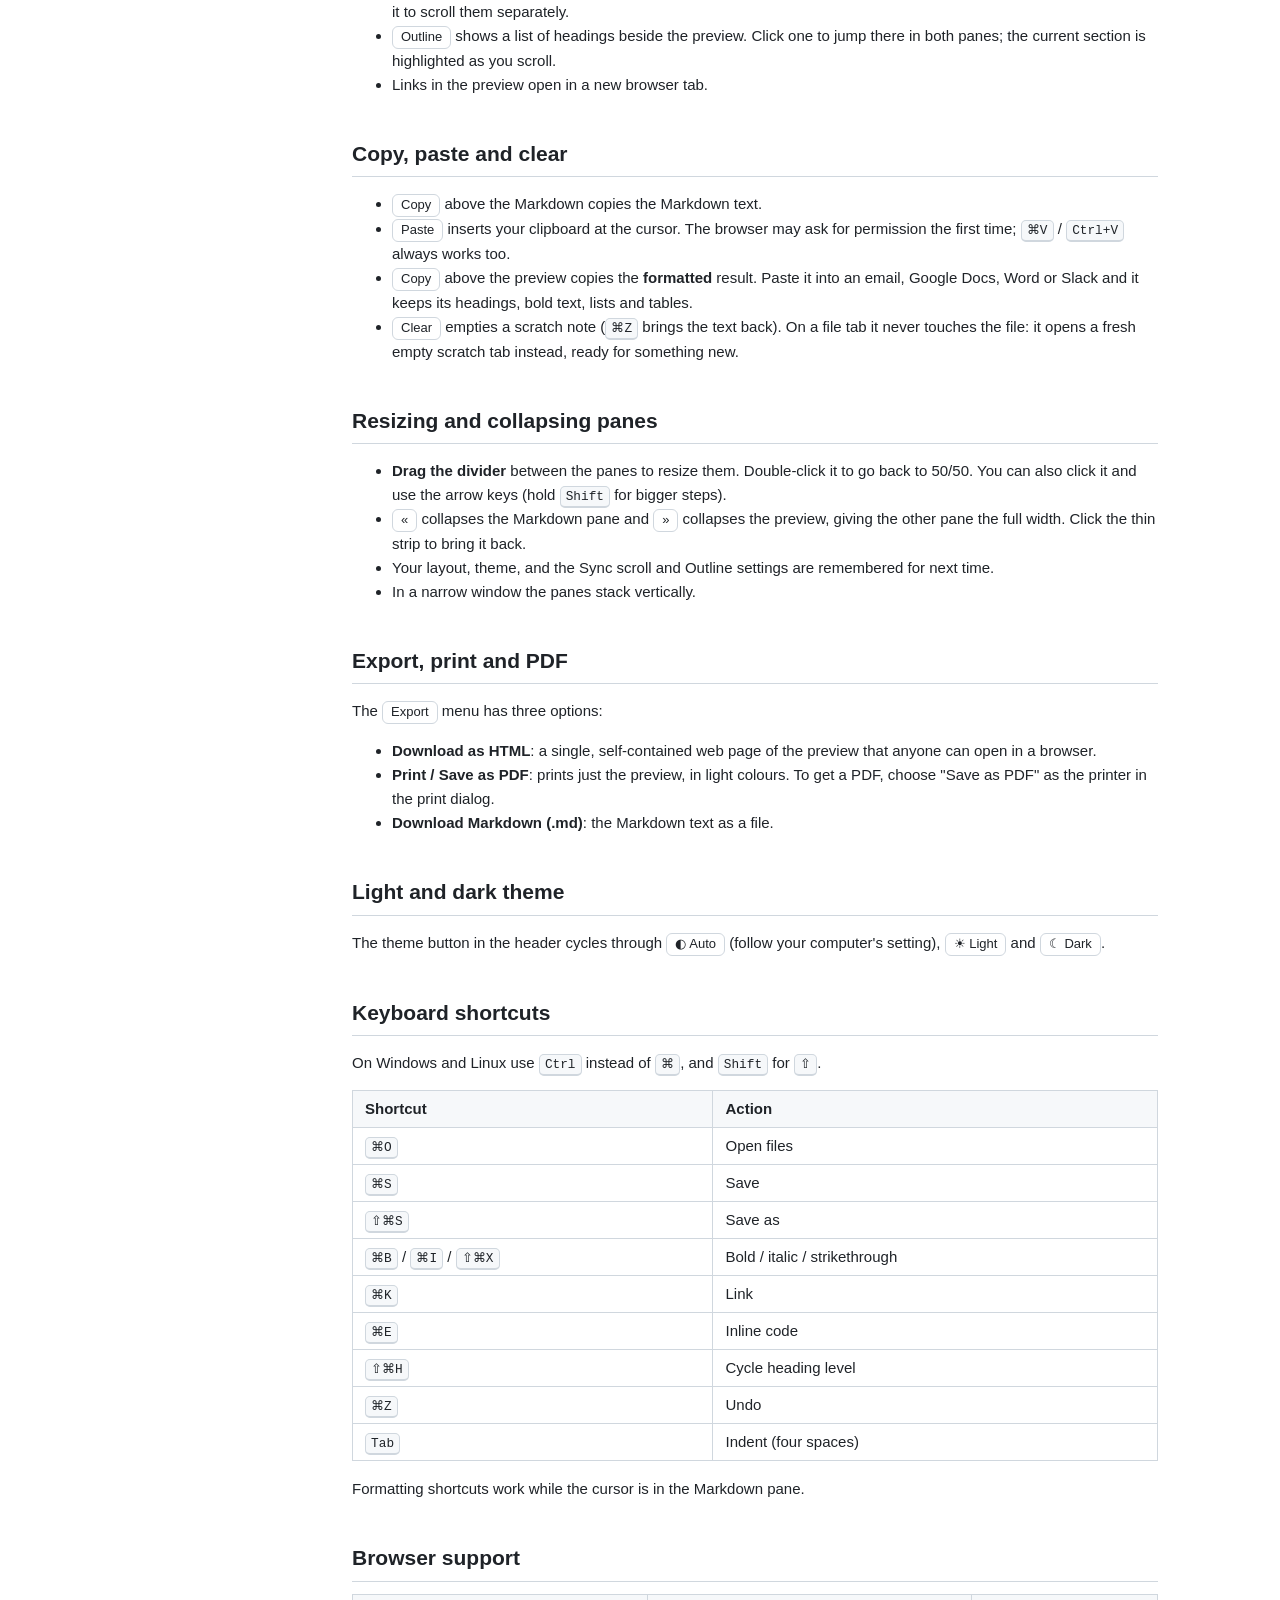
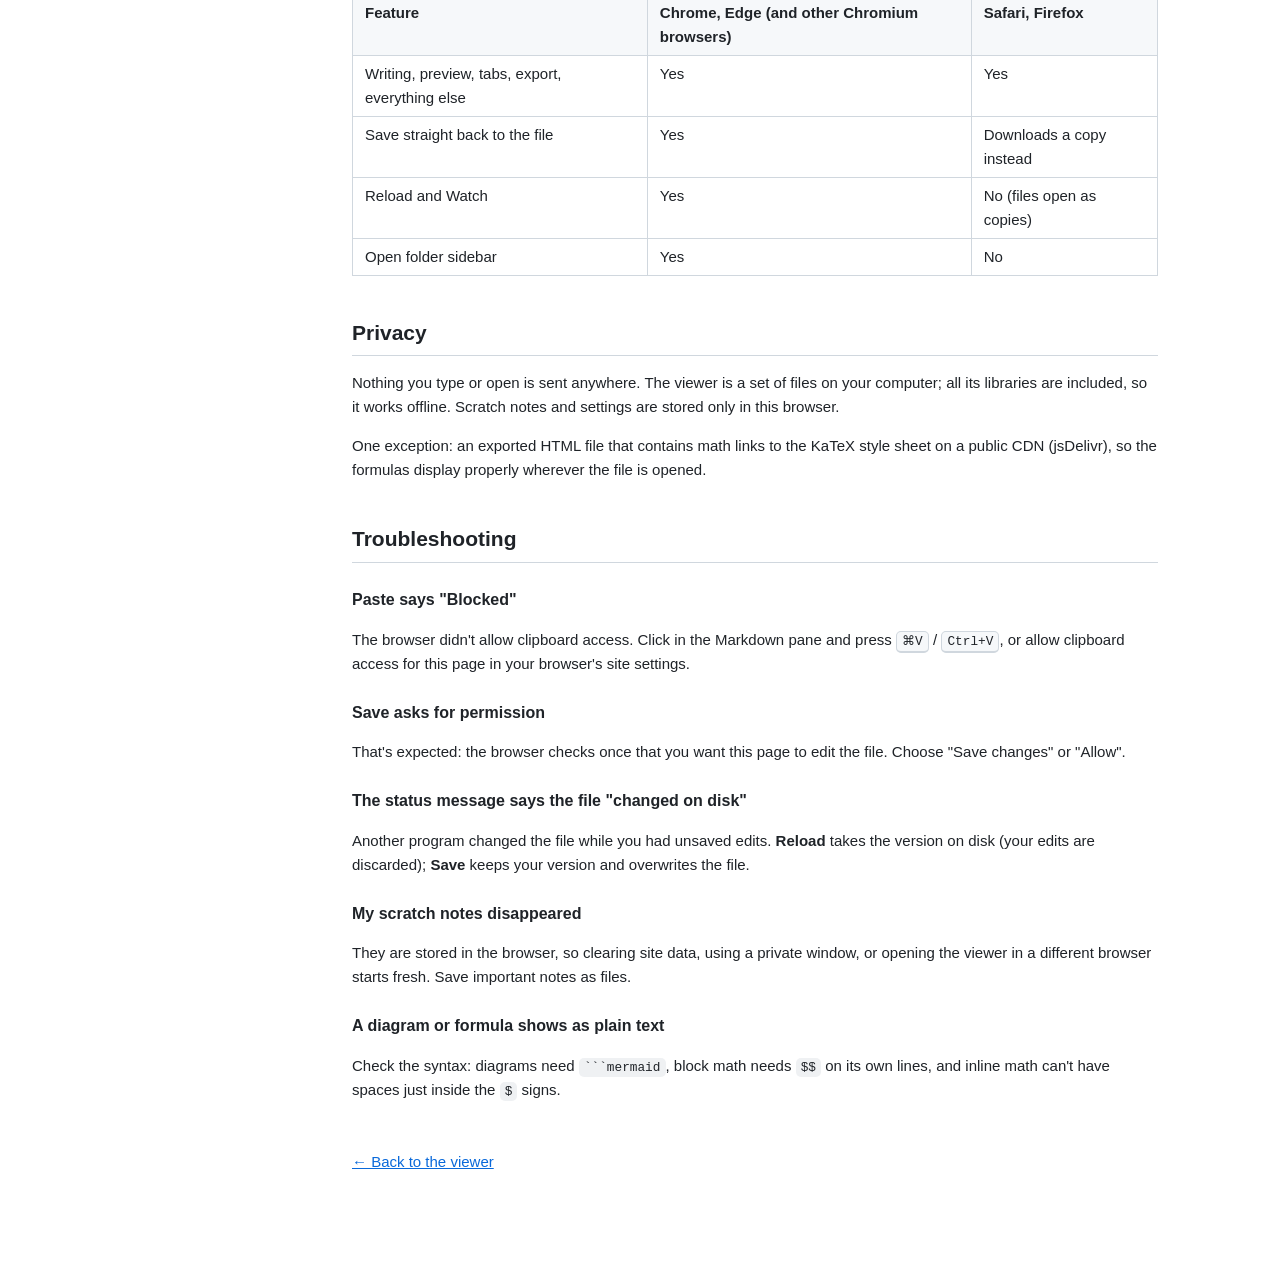
==== commit 224196c5: "Markdown viewer: keep scratch notes safe and in sync across windows With the viewer open in two wind" ====
--- a/markdown-viewer/help.html
+++ b/markdown-viewer/help.html
@@ -165,6 +165,7 @@
       <tr><td>Unsaved changes</td><td>Never: every keystroke is kept</td><td>Shown by a <b>●</b> on the tab</td></tr>
     </table>
     <p>To turn a scratch note into a file, use <span class="ui">Save as…</span> (or <span class="ui">Save</span>). The tab then becomes a file tab.</p>
+    <p>If you have the viewer open in more than one window or browser tab, your scratch notes stay in sync between them: typing in one shows up in the others, and adding or closing a note updates every window. (Opened files belong to the window you opened them in.)</p>
     <div class="tip"><b>Good to know:</b> scratch notes live in this browser's storage. Clearing your browsing data for this page deletes them, so save anything important as a file. File tabs aren't reopened after you reload the page; just open the file again.</div>
 
     <h2 id="opening">Opening files and folders</h2>
